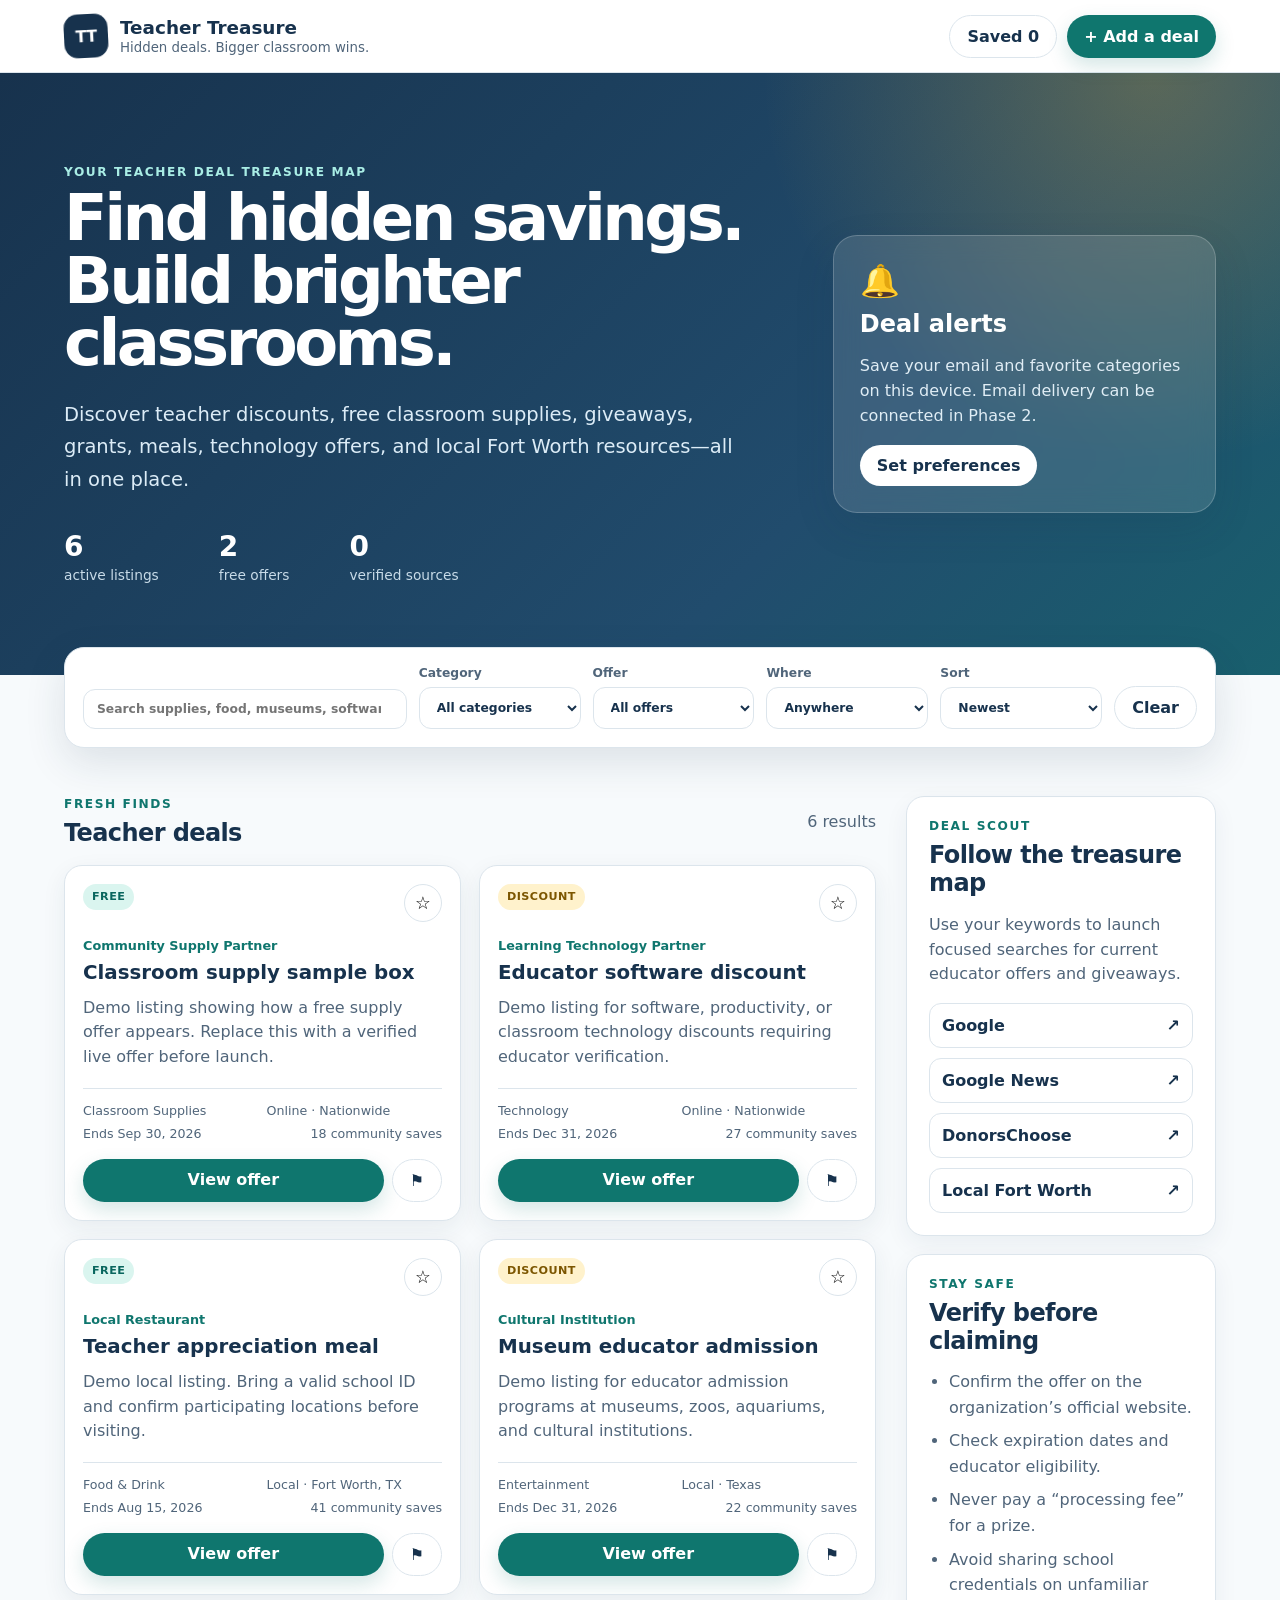
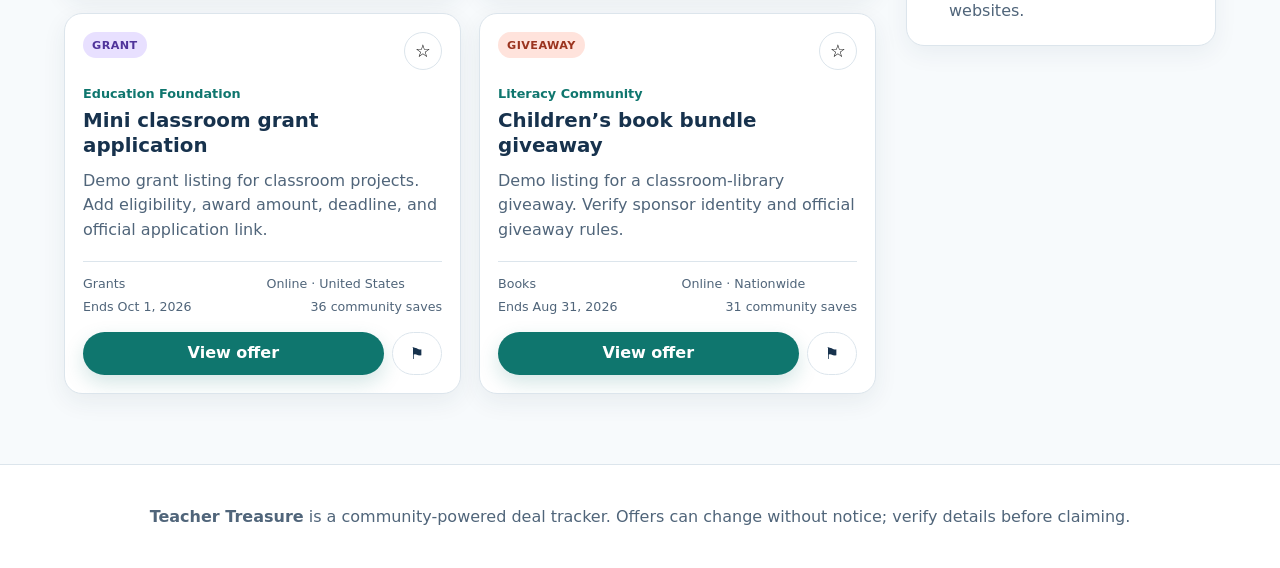
==== index.html @ bec8a3de "Publish Teacher Treasure app" ====
<!doctype html>
<html lang="en">
<head>
  <meta charset="UTF-8" />
  <meta name="viewport" content="width=device-width, initial-scale=1.0" />
  <meta name="description" content="Teacher Treasure helps educators discover and track freebies, discounts, grants, giveaways, and local classroom resources." />
  <meta name="theme-color" content="#17324d" />
  <title>Teacher Treasure | Freebies, Deals & Giveaways for Educators</title>
  <link rel="manifest" href="manifest.webmanifest" />
  <link rel="icon" href="icons/icon.svg" />
  <link rel="apple-touch-icon" href="icons/icon.svg" />
  <link rel="stylesheet" href="styles.css" />
</head>
<body>
  <header class="site-header">
    <a class="brand" href="#top" aria-label="Teacher Treasure home">
      <span class="brand-mark" aria-hidden="true">TT</span>
      <span><strong>Teacher Treasure</strong><small>Hidden deals. Bigger classroom wins.</small></span>
    </a>
    <nav class="header-actions" aria-label="Primary navigation">
      <button class="btn btn-ghost" id="favoritesToggle" type="button">Saved <span id="favoriteCount">0</span></button>
      <button class="btn btn-primary" id="openSubmit" type="button">+ Add a deal</button>
    </nav>
  </header>

  <main id="top">
    <section class="hero">
      <div class="hero-copy">
        <p class="eyebrow">Your teacher deal treasure map</p>
        <h1>Find hidden savings. Build brighter classrooms.</h1>
        <p>Discover teacher discounts, free classroom supplies, giveaways, grants, meals, technology offers, and local Fort Worth resources—all in one place.</p>
        <div class="hero-stats" aria-label="Deal statistics">
          <div><strong id="dealCount">0</strong><span>active listings</span></div>
          <div><strong id="freeCount">0</strong><span>free offers</span></div>
          <div><strong id="verifiedCount">0</strong><span>verified sources</span></div>
        </div>
      </div>
      <aside class="alert-card">
        <span class="alert-icon" aria-hidden="true">🔔</span>
        <div>
          <h2>Deal alerts</h2>
          <p>Save your email and favorite categories on this device. Email delivery can be connected in Phase 2.</p>
        </div>
        <button class="btn btn-light" id="openAlerts" type="button">Set preferences</button>
      </aside>
    </section>

    <section class="search-panel" aria-label="Search and filters">
      <label class="search-field">
        <span class="sr-only">Search deals</span>
        <input id="searchInput" type="search" placeholder="Search supplies, food, museums, software…" autocomplete="off" />
      </label>
      <label>
        <span>Category</span>
        <select id="categoryFilter"><option value="all">All categories</option></select>
      </label>
      <label>
        <span>Offer</span>
        <select id="typeFilter">
          <option value="all">All offers</option>
          <option value="Free">Free</option>
          <option value="Discount">Discount</option>
          <option value="Giveaway">Giveaway</option>
          <option value="Grant">Grant</option>
        </select>
      </label>
      <label>
        <span>Where</span>
        <select id="locationFilter">
          <option value="all">Anywhere</option>
          <option value="Online">Online</option>
          <option value="Local">Local</option>
        </select>
      </label>
      <label>
        <span>Sort</span>
        <select id="sortFilter">
          <option value="newest">Newest</option>
          <option value="ending">Ending soon</option>
          <option value="popular">Most saved</option>
        </select>
      </label>
      <button class="btn btn-ghost" id="clearFilters" type="button">Clear</button>
    </section>

    <section class="content-grid">
      <div>
        <div class="section-heading">
          <div>
            <p class="eyebrow">Fresh finds</p>
            <h2 id="resultsTitle">Teacher deals</h2>
          </div>
          <p id="resultsCount" aria-live="polite"></p>
        </div>
        <div id="dealGrid" class="deal-grid"></div>
        <div id="emptyState" class="empty-state" hidden>
          <h3>No deals match those filters.</h3>
          <p>Try clearing a filter or submit a deal for the community.</p>
          <button class="btn btn-primary" id="emptyAdd" type="button">Add a deal</button>
        </div>
      </div>

      <aside class="sidebar">
        <section class="panel">
          <p class="eyebrow">Deal scout</p>
          <h2>Follow the treasure map</h2>
          <p>Use your keywords to launch focused searches for current educator offers and giveaways.</p>
          <div id="scoutLinks" class="scout-links"></div>
        </section>
        <section class="panel checklist">
          <p class="eyebrow">Stay safe</p>
          <h2>Verify before claiming</h2>
          <ul>
            <li>Confirm the offer on the organization’s official website.</li>
            <li>Check expiration dates and educator eligibility.</li>
            <li>Never pay a “processing fee” for a prize.</li>
            <li>Avoid sharing school credentials on unfamiliar websites.</li>
          </ul>
        </section>
      </aside>
    </section>
  </main>

  <footer>
    <p><strong>Teacher Treasure</strong> is a community-powered deal tracker. Offers can change without notice; verify details before claiming.</p>
  </footer>

  <dialog id="submitDialog">
    <form id="dealForm" method="dialog" class="dialog-form">
      <div class="dialog-heading">
        <div><p class="eyebrow">Community submission</p><h2>Add a teacher deal</h2></div>
        <button class="icon-btn close-dialog" type="button" aria-label="Close">×</button>
      </div>
      <div class="form-grid">
        <label class="full"><span>Deal title</span><input name="title" required maxlength="90" placeholder="Free classroom posters" /></label>
        <label><span>Organization</span><input name="organization" required maxlength="60" placeholder="Organization name" /></label>
        <label><span>Offer type</span><select name="type" required><option>Free</option><option>Discount</option><option>Giveaway</option><option>Grant</option></select></label>
        <label><span>Category</span><select name="category" required><option>Classroom Supplies</option><option>Food & Drink</option><option>Technology</option><option>Books</option><option>Entertainment</option><option>Travel</option><option>Professional Development</option><option>Grants</option><option>Other</option></select></label>
        <label><span>Availability</span><select name="locationType" required><option>Online</option><option>Local</option></select></label>
        <label><span>City or region</span><input name="region" maxlength="60" placeholder="Fort Worth, TX or Nationwide" /></label>
        <label><span>Expiration</span><input name="expires" type="date" /></label>
        <label class="full"><span>Official link</span><input name="url" type="url" required placeholder="https://..." /></label>
        <label class="full"><span>Details</span><textarea name="description" rows="4" required maxlength="350" placeholder="Who qualifies, what is included, and how to claim it."></textarea></label>
      </div>
      <div class="dialog-actions"><button class="btn btn-ghost close-dialog" type="button">Cancel</button><button class="btn btn-primary" value="submit" type="submit">Save deal</button></div>
    </form>
  </dialog>

  <dialog id="alertsDialog">
    <form id="alertsForm" method="dialog" class="dialog-form">
      <div class="dialog-heading">
        <div><p class="eyebrow">Personalize</p><h2>Deal alert preferences</h2></div>
        <button class="icon-btn close-alerts" type="button" aria-label="Close">×</button>
      </div>
      <label><span>Email</span><input name="email" type="email" placeholder="teacher@example.com" /></label>
      <fieldset><legend>Favorite categories</legend><div id="alertCategories" class="check-grid"></div></fieldset>
      <p class="form-note">This MVP stores preferences only on this device. Automated email alerts are planned for the hosted version.</p>
      <div class="dialog-actions"><button class="btn btn-ghost close-alerts" type="button">Cancel</button><button class="btn btn-primary" type="submit">Save preferences</button></div>
    </form>
  </dialog>

  <div id="toast" role="status" aria-live="polite"></div>
  <script src="app.js" defer></script>
</body>
</html>
---- styles.css ----
:root {
  --ink: #17324d;
  --ink-soft: #50657a;
  --cream: #fffaf0;
  --paper: #ffffff;
  --teal: #0f766e;
  --teal-dark: #0a5c57;
  --gold: #f0b429;
  --coral: #e76f51;
  --sky: #eaf6ff;
  --line: #dce5ec;
  --shadow: 0 14px 40px rgba(23, 50, 77, 0.12);
  --radius: 18px;
}

* { box-sizing: border-box; }
html { scroll-behavior: smooth; }
body { margin: 0; font-family: Inter, ui-sans-serif, system-ui, -apple-system, BlinkMacSystemFont, "Segoe UI", sans-serif; color: var(--ink); background: #f7fafc; }
button, input, select, textarea { font: inherit; }
button { cursor: pointer; }
a { color: inherit; }
.sr-only { position: absolute; width: 1px; height: 1px; overflow: hidden; clip: rect(0,0,0,0); white-space: nowrap; }

.site-header { position: sticky; top: 0; z-index: 20; display: flex; align-items: center; justify-content: space-between; gap: 20px; padding: 14px clamp(18px, 5vw, 72px); background: rgba(255,255,255,.94); border-bottom: 1px solid var(--line); backdrop-filter: blur(16px); }
.brand { display: flex; gap: 12px; align-items: center; text-decoration: none; }
.brand-mark { display: grid; place-items: center; width: 44px; height: 44px; border-radius: 14px; background: var(--ink); color: white; font-weight: 900; letter-spacing: -.04em; transform: rotate(-3deg); }
.brand strong { display: block; font-size: 1.15rem; }
.brand small { display: block; color: var(--ink-soft); margin-top: 2px; }
.header-actions { display: flex; gap: 10px; }

.btn { border: 0; border-radius: 999px; padding: 11px 17px; font-weight: 800; transition: .18s ease; }
.btn:hover { transform: translateY(-1px); }
.btn-primary { background: var(--teal); color: white; box-shadow: 0 8px 20px rgba(15,118,110,.18); }
.btn-primary:hover { background: var(--teal-dark); }
.btn-ghost { background: white; color: var(--ink); border: 1px solid var(--line); }
.btn-light { background: white; color: var(--ink); }
.icon-btn { background: transparent; border: 0; font-size: 2rem; line-height: 1; color: var(--ink-soft); }

.hero { display: grid; grid-template-columns: 1.45fr .75fr; gap: 28px; padding: clamp(48px, 8vw, 92px) clamp(18px, 5vw, 72px); background: radial-gradient(circle at 90% 0%, rgba(240,180,41,.28), transparent 30%), linear-gradient(135deg, #17324d 0%, #214c6d 66%, #0f766e 140%); color: white; }
.hero-copy { max-width: 790px; }
.eyebrow { margin: 0 0 8px; text-transform: uppercase; letter-spacing: .13em; font-size: .76rem; font-weight: 900; color: var(--teal); }
.hero .eyebrow { color: #a9ede5; }
.hero h1 { margin: 0; max-width: 760px; font-size: clamp(2.25rem, 5vw, 4.8rem); line-height: .98; letter-spacing: -.055em; }
.hero-copy > p:not(.eyebrow) { max-width: 680px; margin: 24px 0 0; color: #dcecf7; font-size: clamp(1rem, 2vw, 1.22rem); line-height: 1.65; }
.hero-stats { display: flex; gap: clamp(22px, 5vw, 60px); margin-top: 34px; }
.hero-stats div { display: grid; gap: 4px; }
.hero-stats strong { font-size: 1.75rem; }
.hero-stats span { color: #c8dbe8; font-size: .86rem; }
.alert-card { align-self: center; padding: 26px; border: 1px solid rgba(255,255,255,.2); border-radius: 24px; background: rgba(255,255,255,.12); backdrop-filter: blur(12px); box-shadow: var(--shadow); }
.alert-card h2 { margin: 10px 0 8px; }
.alert-card p { color: #e0edf5; line-height: 1.55; }
.alert-icon { font-size: 2rem; }

.search-panel { margin: -28px clamp(18px, 5vw, 72px) 0; position: relative; z-index: 5; display: grid; grid-template-columns: 2fr repeat(4, 1fr) auto; gap: 12px; align-items: end; padding: 18px; background: white; border: 1px solid var(--line); border-radius: 20px; box-shadow: var(--shadow); }
.search-panel label { display: grid; gap: 7px; color: var(--ink-soft); font-size: .77rem; font-weight: 800; }
.search-panel input, .search-panel select, .dialog-form input, .dialog-form select, .dialog-form textarea { width: 100%; padding: 12px 13px; color: var(--ink); background: white; border: 1px solid var(--line); border-radius: 12px; outline: none; }
.search-panel input:focus, .search-panel select:focus, .dialog-form input:focus, .dialog-form select:focus, .dialog-form textarea:focus { border-color: var(--teal); box-shadow: 0 0 0 3px rgba(15,118,110,.12); }

.content-grid { display: grid; grid-template-columns: minmax(0, 1fr) 310px; gap: 30px; padding: 48px clamp(18px, 5vw, 72px) 70px; }
.section-heading { display: flex; align-items: end; justify-content: space-between; gap: 20px; margin-bottom: 18px; }
.section-heading h2, .panel h2 { margin: 0; letter-spacing: -.025em; }
.section-heading > p { color: var(--ink-soft); }
.deal-grid { display: grid; grid-template-columns: repeat(2, minmax(0, 1fr)); gap: 18px; }
.deal-card { display: flex; flex-direction: column; min-height: 320px; overflow: hidden; background: white; border: 1px solid var(--line); border-radius: var(--radius); box-shadow: 0 8px 24px rgba(23,50,77,.07); transition: .2s ease; }
.deal-card:hover { transform: translateY(-3px); box-shadow: var(--shadow); }
.card-top { padding: 18px 18px 0; display: flex; justify-content: space-between; gap: 12px; align-items: start; }
.badges { display: flex; flex-wrap: wrap; gap: 7px; }
.badge { display: inline-flex; align-items: center; min-height: 26px; padding: 4px 9px; border-radius: 999px; font-size: .7rem; font-weight: 900; text-transform: uppercase; letter-spacing: .04em; }
.badge-free { background: #daf5ef; color: #09665e; }
.badge-discount { background: #fff2cc; color: #7c5600; }
.badge-giveaway { background: #ffe3dc; color: #9b341f; }
.badge-grant { background: #e8e0ff; color: #50349b; }
.badge-verified { background: #eaf6ff; color: #1d5f8c; }
.save-btn { width: 38px; height: 38px; border-radius: 50%; border: 1px solid var(--line); background: white; font-size: 1.1rem; }
.save-btn.saved { background: #fff2cc; border-color: #f0b429; }
.card-body { display: flex; flex-direction: column; flex: 1; padding: 16px 18px 18px; }
.card-org { margin: 0; color: var(--teal); font-weight: 900; font-size: .8rem; }
.card-body h3 { margin: 8px 0 10px; font-size: 1.24rem; line-height: 1.25; }
.card-description { margin: 0; color: var(--ink-soft); line-height: 1.55; }
.card-meta { display: grid; grid-template-columns: repeat(2, 1fr); gap: 8px; margin: 18px 0; padding-top: 14px; border-top: 1px solid var(--line); color: var(--ink-soft); font-size: .79rem; }
.card-meta span:last-child { text-align: right; }
.card-actions { display: flex; gap: 8px; margin-top: auto; }
.card-actions .btn { flex: 1; text-align: center; text-decoration: none; }
.report-btn { flex: 0 0 auto !important; }

.sidebar { display: grid; align-content: start; gap: 18px; }
.panel { padding: 22px; background: white; border: 1px solid var(--line); border-radius: var(--radius); box-shadow: 0 8px 24px rgba(23,50,77,.06); }
.panel > p:not(.eyebrow) { color: var(--ink-soft); line-height: 1.55; }
.scout-links { display: grid; gap: 10px; margin-top: 16px; }
.scout-link { display: flex; justify-content: space-between; gap: 10px; align-items: center; padding: 12px; border: 1px solid var(--line); border-radius: 12px; text-decoration: none; font-weight: 800; }
.scout-link:hover { border-color: var(--teal); background: #f4fffd; }
.checklist ul { margin: 14px 0 0; padding-left: 20px; color: var(--ink-soft); line-height: 1.6; }
.checklist li + li { margin-top: 8px; }
.empty-state { padding: 55px 20px; text-align: center; background: white; border: 1px dashed #b9c9d6; border-radius: var(--radius); }

footer { padding: 26px clamp(18px, 5vw, 72px); text-align: center; color: var(--ink-soft); border-top: 1px solid var(--line); background: white; }

dialog { width: min(760px, calc(100% - 24px)); max-height: calc(100vh - 36px); padding: 0; border: 0; border-radius: 22px; box-shadow: 0 24px 90px rgba(12,31,48,.34); }
dialog::backdrop { background: rgba(12,31,48,.62); backdrop-filter: blur(4px); }
.dialog-form { padding: 24px; overflow-y: auto; }
.dialog-heading { display: flex; justify-content: space-between; align-items: start; margin-bottom: 20px; }
.dialog-heading h2 { margin: 0; }
.form-grid { display: grid; grid-template-columns: repeat(2, 1fr); gap: 14px; }
.dialog-form label { display: grid; gap: 7px; color: var(--ink-soft); font-size: .8rem; font-weight: 800; }
.dialog-form .full { grid-column: 1 / -1; }
.dialog-actions { display: flex; justify-content: end; gap: 10px; margin-top: 22px; }
fieldset { margin-top: 18px; border: 1px solid var(--line); border-radius: 14px; }
legend { font-weight: 900; padding: 0 8px; }
.check-grid { display: grid; grid-template-columns: repeat(2, 1fr); gap: 10px; padding: 8px; }
.check-grid label { display: flex; gap: 8px; align-items: center; }
.check-grid input { width: auto; }
.form-note { color: var(--ink-soft); font-size: .86rem; line-height: 1.5; }
#toast { position: fixed; right: 20px; bottom: 20px; z-index: 50; max-width: 340px; padding: 13px 17px; color: white; background: var(--ink); border-radius: 12px; box-shadow: var(--shadow); opacity: 0; pointer-events: none; transform: translateY(10px); transition: .2s ease; }
#toast.show { opacity: 1; transform: translateY(0); }

@media (max-width: 1040px) {
  .search-panel { grid-template-columns: 2fr repeat(2, 1fr); }
  .content-grid { grid-template-columns: 1fr; }
  .sidebar { grid-template-columns: repeat(2, 1fr); }
}
@media (max-width: 760px) {
  .site-header { padding: 12px 16px; }
  .brand small { display: none; }
  .header-actions .btn { padding: 10px 12px; }
  .hero { grid-template-columns: 1fr; padding: 48px 18px 58px; }
  .hero-stats { gap: 24px; }
  .search-panel { margin: -28px 12px 0; grid-template-columns: repeat(2, 1fr); }
  .search-field { grid-column: 1 / -1; }
  .deal-grid, .sidebar { grid-template-columns: 1fr; }
  .content-grid { padding: 38px 14px 55px; }
  .form-grid { grid-template-columns: 1fr; }
  .dialog-form .full { grid-column: auto; }
}
@media (max-width: 460px) {
  .header-actions .btn-ghost { display: none; }
  .hero h1 { font-size: 2.45rem; }
  .hero-stats { display: grid; grid-template-columns: repeat(3, 1fr); gap: 12px; }
  .hero-stats strong { font-size: 1.3rem; }
  .search-panel { grid-template-columns: 1fr; }
  .search-field { grid-column: auto; }
  .card-meta { grid-template-columns: 1fr; }
  .card-meta span:last-child { text-align: left; }
  .check-grid { grid-template-columns: 1fr; }
}
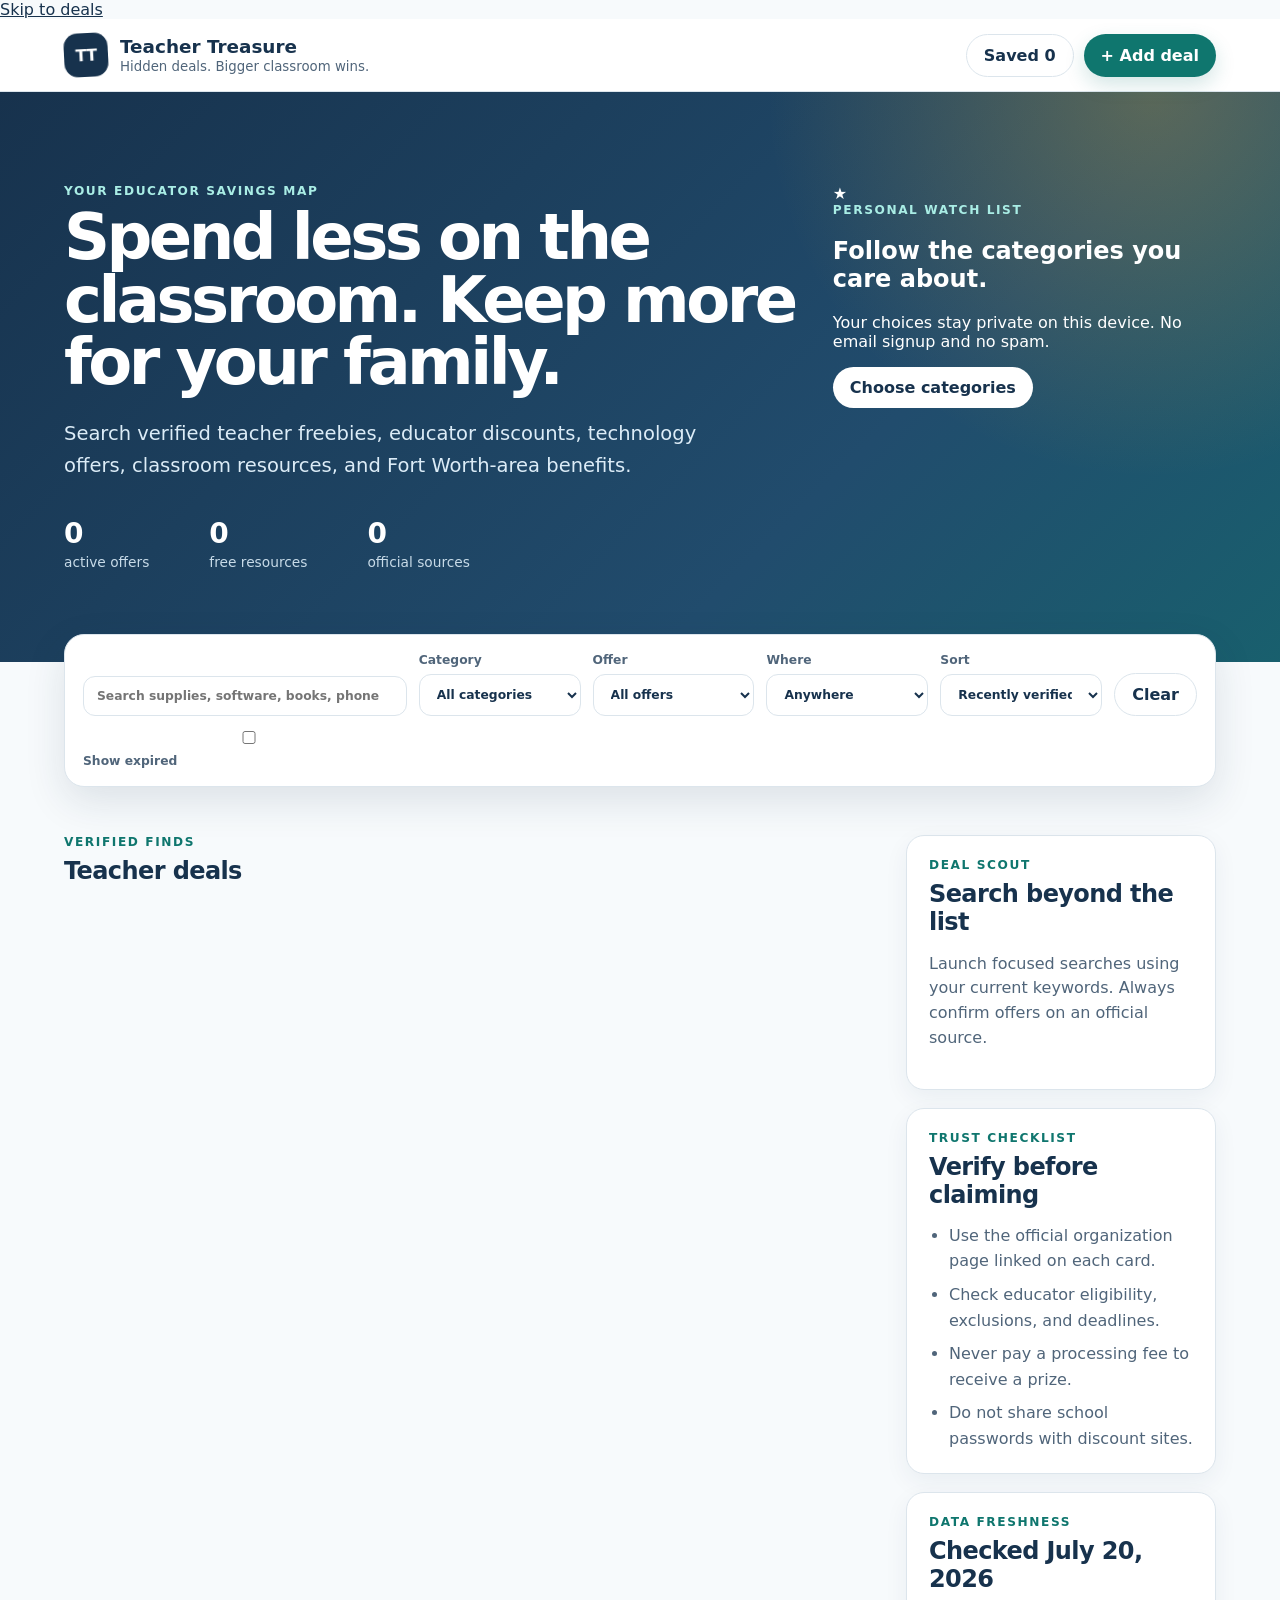
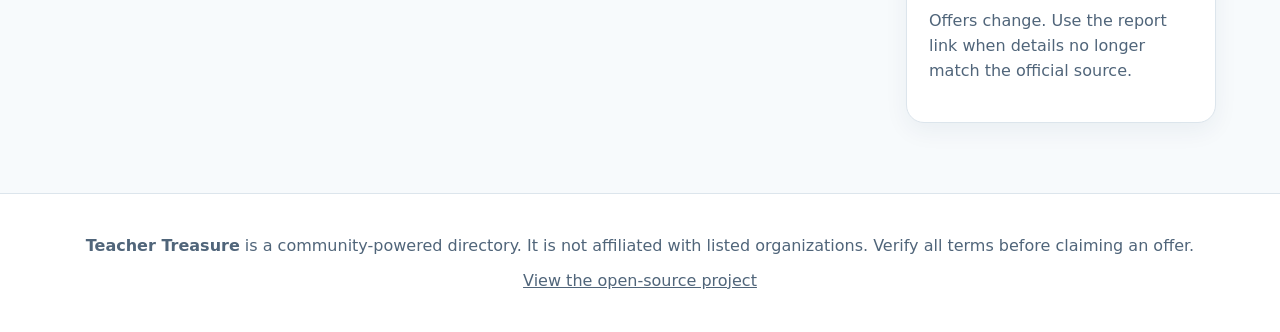
==== commit 7297a1e0: "Build verified Teacher Treasure interface" ====
--- a/index.html
+++ b/index.html
@@ -3,52 +3,60 @@
 <head>
   <meta charset="UTF-8" />
   <meta name="viewport" content="width=device-width, initial-scale=1.0" />
-  <meta name="description" content="Teacher Treasure helps educators discover and track freebies, discounts, grants, giveaways, and local classroom resources." />
+  <meta name="description" content="Teacher Treasure helps educators find verified freebies, discounts, grants, and local classroom resources." />
   <meta name="theme-color" content="#17324d" />
-  <title>Teacher Treasure | Freebies, Deals & Giveaways for Educators</title>
+  <meta property="og:title" content="Teacher Treasure" />
+  <meta property="og:description" content="Hidden deals. Bigger classroom wins." />
+  <meta property="og:type" content="website" />
+  <title>Teacher Treasure | Verified Deals for Educators</title>
   <link rel="manifest" href="manifest.webmanifest" />
   <link rel="icon" href="icons/icon.svg" />
   <link rel="apple-touch-icon" href="icons/icon.svg" />
   <link rel="stylesheet" href="styles.css" />
 </head>
 <body>
+  <a class="skip-link" href="#deals">Skip to deals</a>
+  <div id="connectionStatus" class="connection-status" role="status" hidden>You are offline. Saved pages and deals are still available.</div>
+
   <header class="site-header">
     <a class="brand" href="#top" aria-label="Teacher Treasure home">
       <span class="brand-mark" aria-hidden="true">TT</span>
       <span><strong>Teacher Treasure</strong><small>Hidden deals. Bigger classroom wins.</small></span>
     </a>
     <nav class="header-actions" aria-label="Primary navigation">
-      <button class="btn btn-ghost" id="favoritesToggle" type="button">Saved <span id="favoriteCount">0</span></button>
-      <button class="btn btn-primary" id="openSubmit" type="button">+ Add a deal</button>
+      <button class="btn btn-ghost install-btn" id="installApp" type="button" hidden>Install</button>
+      <button class="btn btn-ghost" id="favoritesToggle" type="button" aria-pressed="false">Saved <span id="favoriteCount">0</span></button>
+      <button class="btn btn-primary" id="openSubmit" type="button">+ Add deal</button>
     </nav>
   </header>
 
   <main id="top">
     <section class="hero">
       <div class="hero-copy">
-        <p class="eyebrow">Your teacher deal treasure map</p>
-        <h1>Find hidden savings. Build brighter classrooms.</h1>
-        <p>Discover teacher discounts, free classroom supplies, giveaways, grants, meals, technology offers, and local Fort Worth resources—all in one place.</p>
+        <p class="eyebrow">Your educator savings map</p>
+        <h1>Spend less on the classroom. Keep more for your family.</h1>
+        <p>Search verified teacher freebies, educator discounts, technology offers, classroom resources, and Fort Worth-area benefits.</p>
         <div class="hero-stats" aria-label="Deal statistics">
-          <div><strong id="dealCount">0</strong><span>active listings</span></div>
-          <div><strong id="freeCount">0</strong><span>free offers</span></div>
-          <div><strong id="verifiedCount">0</strong><span>verified sources</span></div>
+          <div><strong id="dealCount">0</strong><span>active offers</span></div>
+          <div><strong id="freeCount">0</strong><span>free resources</span></div>
+          <div><strong id="verifiedCount">0</strong><span>official sources</span></div>
         </div>
       </div>
-      <aside class="alert-card">
-        <span class="alert-icon" aria-hidden="true">🔔</span>
+      <aside class="watch-card">
+        <span class="watch-icon" aria-hidden="true">★</span>
         <div>
-          <h2>Deal alerts</h2>
-          <p>Save your email and favorite categories on this device. Email delivery can be connected in Phase 2.</p>
+          <p class="eyebrow">Personal watch list</p>
+          <h2>Follow the categories you care about.</h2>
+          <p>Your choices stay private on this device. No email signup and no spam.</p>
         </div>
-        <button class="btn btn-light" id="openAlerts" type="button">Set preferences</button>
+        <button class="btn btn-light" id="openWatch" type="button">Choose categories</button>
       </aside>
     </section>
 
     <section class="search-panel" aria-label="Search and filters">
       <label class="search-field">
         <span class="sr-only">Search deals</span>
-        <input id="searchInput" type="search" placeholder="Search supplies, food, museums, software…" autocomplete="off" />
+        <input id="searchInput" type="search" placeholder="Search supplies, software, books, phone plans…" autocomplete="off" />
       </label>
       <label>
         <span>Category</span>
@@ -75,27 +83,29 @@
       <label>
         <span>Sort</span>
         <select id="sortFilter">
-          <option value="newest">Newest</option>
+          <option value="verified">Recently verified</option>
           <option value="ending">Ending soon</option>
-          <option value="popular">Most saved</option>
+          <option value="az">A–Z</option>
         </select>
       </label>
       <button class="btn btn-ghost" id="clearFilters" type="button">Clear</button>
+      <label class="check-control"><input id="showExpired" type="checkbox" /> <span>Show expired</span></label>
     </section>
 
-    <section class="content-grid">
+    <section class="content-grid" id="deals">
       <div>
         <div class="section-heading">
           <div>
-            <p class="eyebrow">Fresh finds</p>
+            <p class="eyebrow">Verified finds</p>
             <h2 id="resultsTitle">Teacher deals</h2>
           </div>
           <p id="resultsCount" aria-live="polite"></p>
         </div>
-        <div id="dealGrid" class="deal-grid"></div>
+        <div id="watchSummary" class="watch-summary" hidden></div>
+        <div id="dealGrid" class="deal-grid" aria-live="polite"></div>
         <div id="emptyState" class="empty-state" hidden>
           <h3>No deals match those filters.</h3>
-          <p>Try clearing a filter or submit a deal for the community.</p>
+          <p>Clear a filter, change your search, or add a deal for review.</p>
           <button class="btn btn-primary" id="emptyAdd" type="button">Add a deal</button>
         </div>
       </div>
@@ -103,59 +113,71 @@
       <aside class="sidebar">
         <section class="panel">
           <p class="eyebrow">Deal scout</p>
-          <h2>Follow the treasure map</h2>
-          <p>Use your keywords to launch focused searches for current educator offers and giveaways.</p>
+          <h2>Search beyond the list</h2>
+          <p>Launch focused searches using your current keywords. Always confirm offers on an official source.</p>
           <div id="scoutLinks" class="scout-links"></div>
         </section>
         <section class="panel checklist">
-          <p class="eyebrow">Stay safe</p>
+          <p class="eyebrow">Trust checklist</p>
           <h2>Verify before claiming</h2>
           <ul>
-            <li>Confirm the offer on the organization’s official website.</li>
-            <li>Check expiration dates and educator eligibility.</li>
-            <li>Never pay a “processing fee” for a prize.</li>
-            <li>Avoid sharing school credentials on unfamiliar websites.</li>
+            <li>Use the official organization page linked on each card.</li>
+            <li>Check educator eligibility, exclusions, and deadlines.</li>
+            <li>Never pay a processing fee to receive a prize.</li>
+            <li>Do not share school passwords with discount sites.</li>
           </ul>
+        </section>
+        <section class="panel update-panel">
+          <p class="eyebrow">Data freshness</p>
+          <h2>Checked July 20, 2026</h2>
+          <p>Offers change. Use the report link when details no longer match the official source.</p>
         </section>
       </aside>
     </section>
   </main>
 
   <footer>
-    <p><strong>Teacher Treasure</strong> is a community-powered deal tracker. Offers can change without notice; verify details before claiming.</p>
+    <p><strong>Teacher Treasure</strong> is a community-powered directory. It is not affiliated with listed organizations. Verify all terms before claiming an offer.</p>
+    <p><a href="https://github.com/duhfreakinduh/teacher-treasure" target="_blank" rel="noopener noreferrer">View the open-source project</a></p>
   </footer>
 
   <dialog id="submitDialog">
     <form id="dealForm" method="dialog" class="dialog-form">
       <div class="dialog-heading">
         <div><p class="eyebrow">Community submission</p><h2>Add a teacher deal</h2></div>
-        <button class="icon-btn close-dialog" type="button" aria-label="Close">×</button>
+        <button class="icon-btn close-submit" type="button" aria-label="Close">×</button>
       </div>
+      <p class="form-note">This saves a personal copy on your device. Use “Submit for community review” afterward to suggest it for everyone.</p>
       <div class="form-grid">
         <label class="full"><span>Deal title</span><input name="title" required maxlength="90" placeholder="Free classroom posters" /></label>
         <label><span>Organization</span><input name="organization" required maxlength="60" placeholder="Organization name" /></label>
         <label><span>Offer type</span><select name="type" required><option>Free</option><option>Discount</option><option>Giveaway</option><option>Grant</option></select></label>
-        <label><span>Category</span><select name="category" required><option>Classroom Supplies</option><option>Food & Drink</option><option>Technology</option><option>Books</option><option>Entertainment</option><option>Travel</option><option>Professional Development</option><option>Grants</option><option>Other</option></select></label>
+        <label><span>Category</span><select name="category" required><option>Classroom Supplies</option><option>Technology</option><option>Books & Library</option><option>Food & Drink</option><option>Entertainment</option><option>Wellness</option><option>Professional Development</option><option>Communications</option><option>Other</option></select></label>
         <label><span>Availability</span><select name="locationType" required><option>Online</option><option>Local</option></select></label>
         <label><span>City or region</span><input name="region" maxlength="60" placeholder="Fort Worth, TX or Nationwide" /></label>
         <label><span>Expiration</span><input name="expires" type="date" /></label>
         <label class="full"><span>Official link</span><input name="url" type="url" required placeholder="https://..." /></label>
-        <label class="full"><span>Details</span><textarea name="description" rows="4" required maxlength="350" placeholder="Who qualifies, what is included, and how to claim it."></textarea></label>
+        <label class="full"><span>Eligibility</span><input name="eligibility" required maxlength="180" placeholder="Who qualifies and what proof is needed" /></label>
+        <label class="full"><span>Details</span><textarea name="description" rows="4" required maxlength="350" placeholder="What is included and how to claim it."></textarea></label>
       </div>
-      <div class="dialog-actions"><button class="btn btn-ghost close-dialog" type="button">Cancel</button><button class="btn btn-primary" value="submit" type="submit">Save deal</button></div>
+      <div class="dialog-actions">
+        <button class="btn btn-ghost close-submit" type="button">Cancel</button>
+        <button class="btn btn-primary" value="submit" type="submit">Save on this device</button>
+      </div>
+      <a class="community-submit-link" href="https://github.com/duhfreakinduh/teacher-treasure/issues/new?template=deal-submission.yml" target="_blank" rel="noopener noreferrer">Submit for community review ↗</a>
     </form>
   </dialog>
 
-  <dialog id="alertsDialog">
-    <form id="alertsForm" method="dialog" class="dialog-form">
+  <dialog id="watchDialog">
+    <form id="watchForm" method="dialog" class="dialog-form">
       <div class="dialog-heading">
-        <div><p class="eyebrow">Personalize</p><h2>Deal alert preferences</h2></div>
-        <button class="icon-btn close-alerts" type="button" aria-label="Close">×</button>
+        <div><p class="eyebrow">Personalize</p><h2>Watch categories</h2></div>
+        <button class="icon-btn close-watch" type="button" aria-label="Close">×</button>
       </div>
-      <label><span>Email</span><input name="email" type="email" placeholder="teacher@example.com" /></label>
-      <fieldset><legend>Favorite categories</legend><div id="alertCategories" class="check-grid"></div></fieldset>
-      <p class="form-note">This MVP stores preferences only on this device. Automated email alerts are planned for the hosted version.</p>
-      <div class="dialog-actions"><button class="btn btn-ghost close-alerts" type="button">Cancel</button><button class="btn btn-primary" type="submit">Save preferences</button></div>
+      <p class="form-note">Select categories to highlight. Preferences are stored only in this browser.</p>
+      <fieldset><legend>Categories</legend><div id="watchCategories" class="check-grid"></div></fieldset>
+      <label class="toggle-row"><input name="watchOnly" type="checkbox" /> Show only watched categories when the app opens</label>
+      <div class="dialog-actions"><button class="btn btn-ghost close-watch" type="button">Cancel</button><button class="btn btn-primary" type="submit">Save watch list</button></div>
     </form>
   </dialog>
 
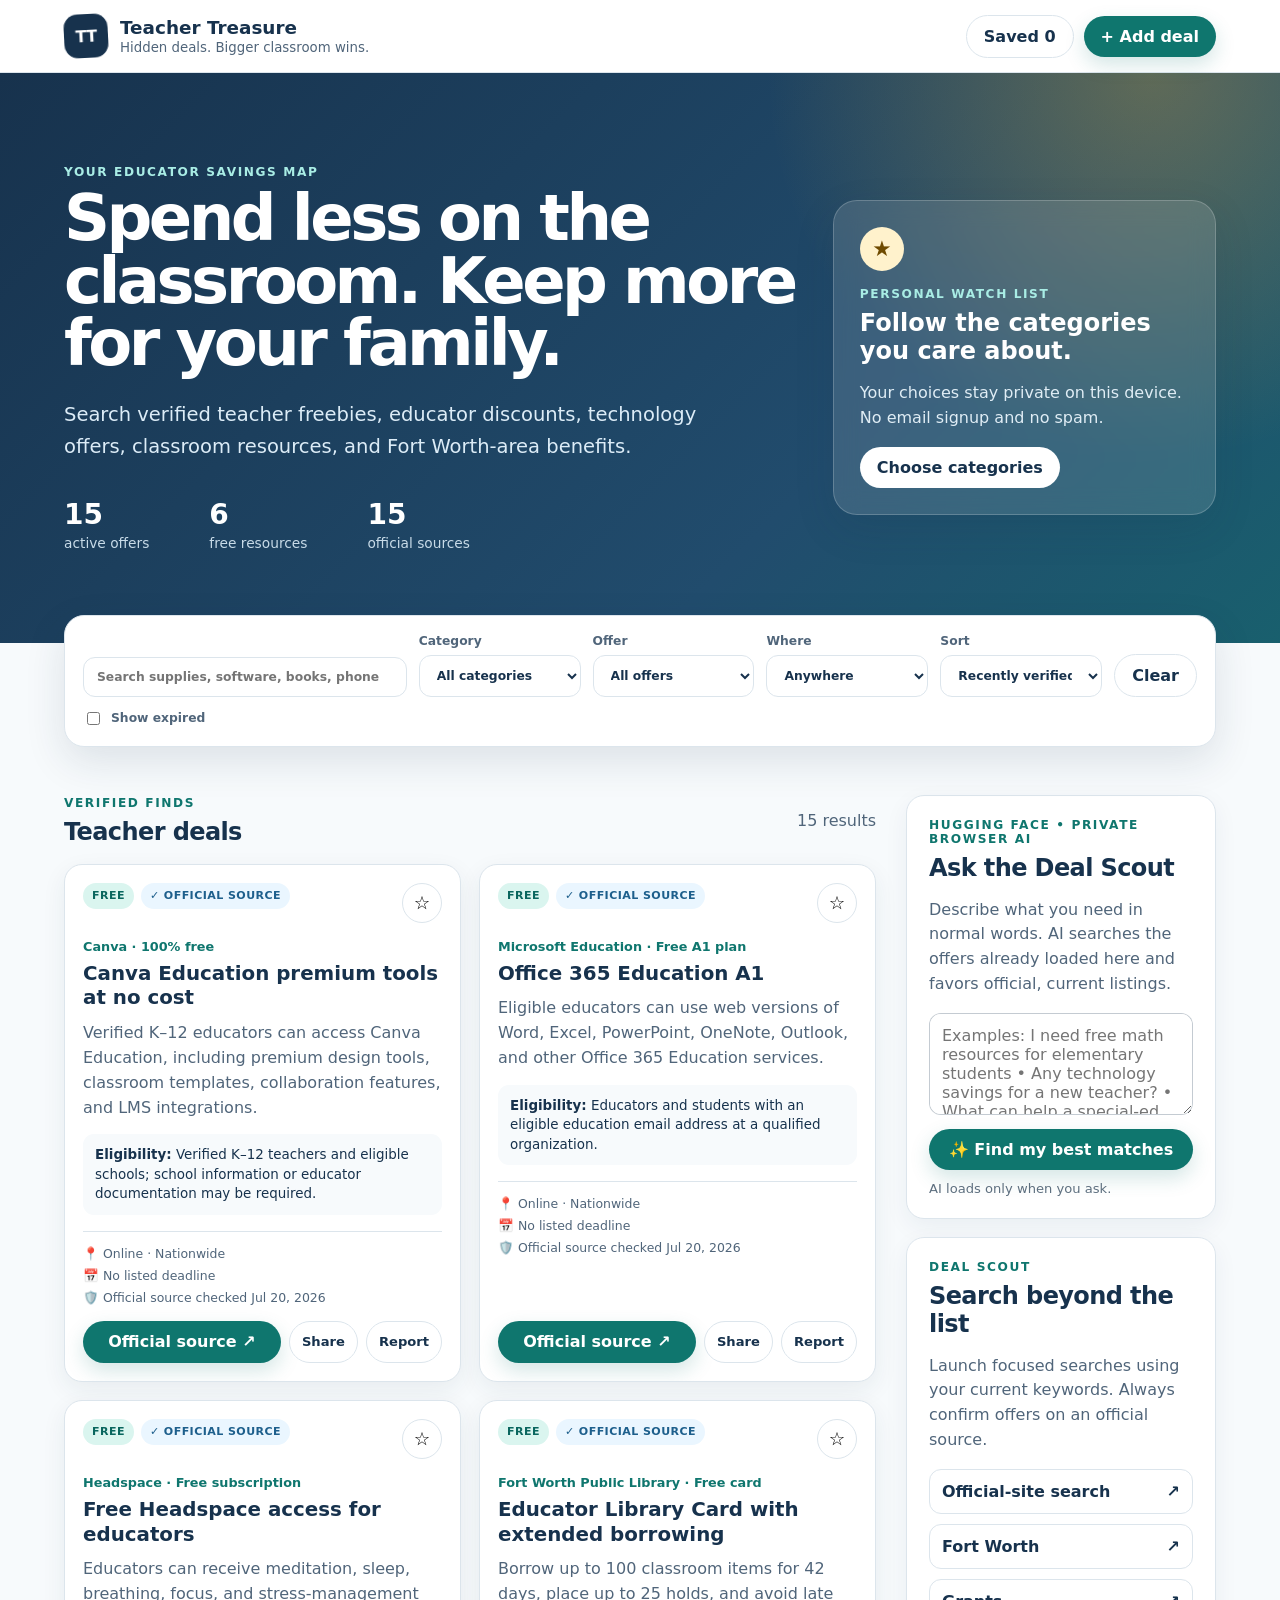
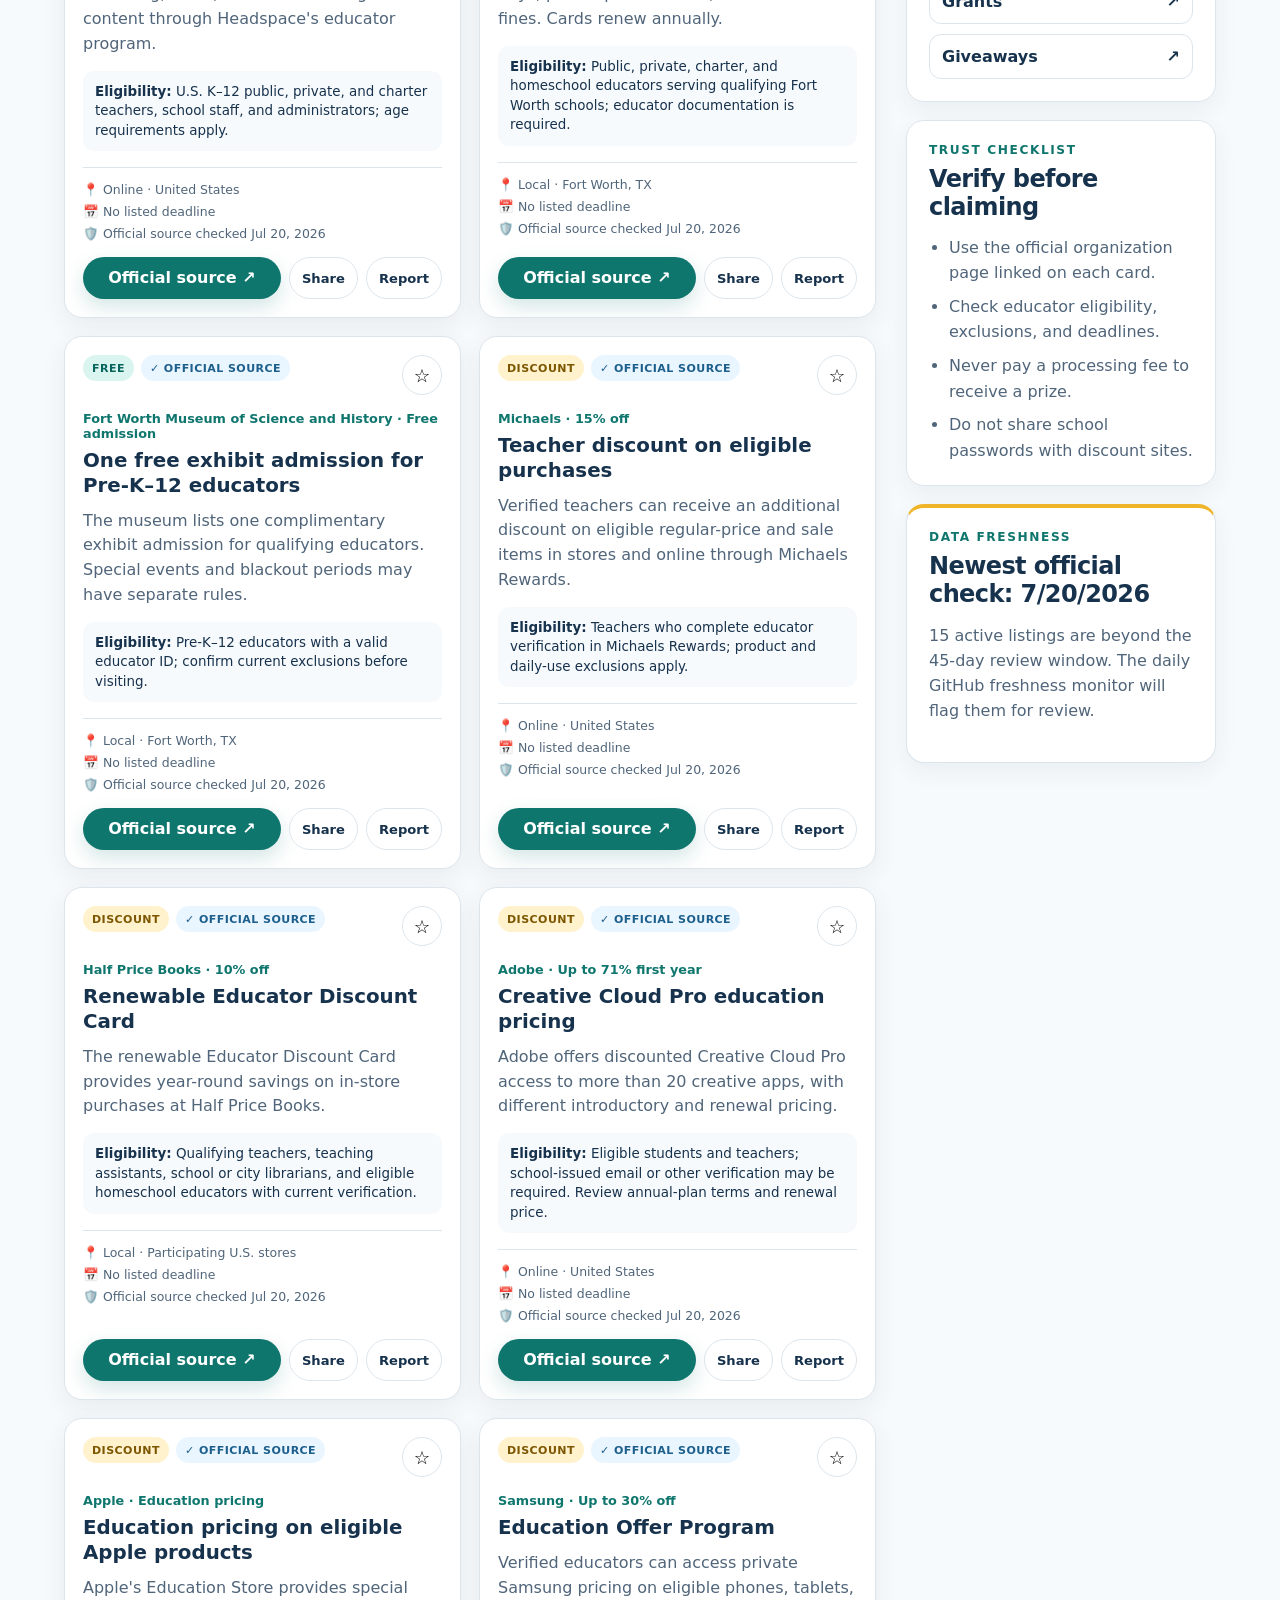
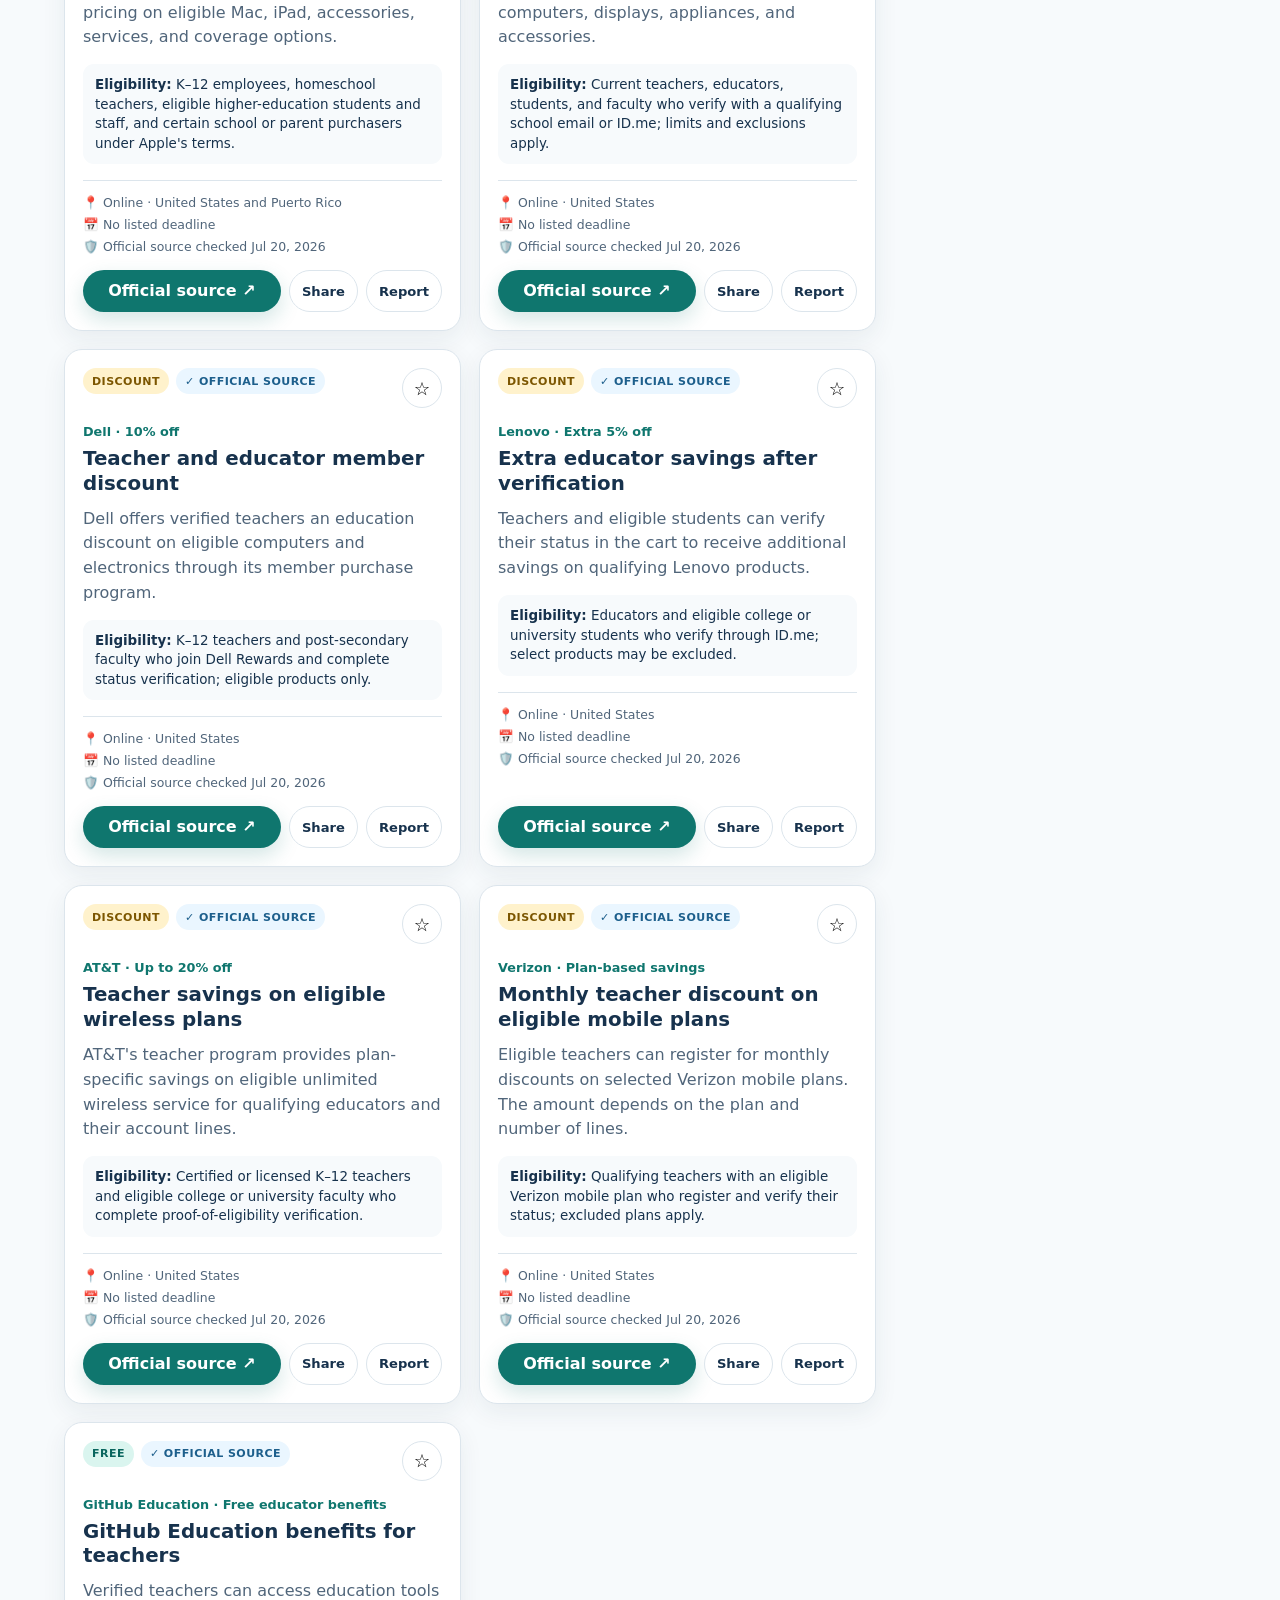
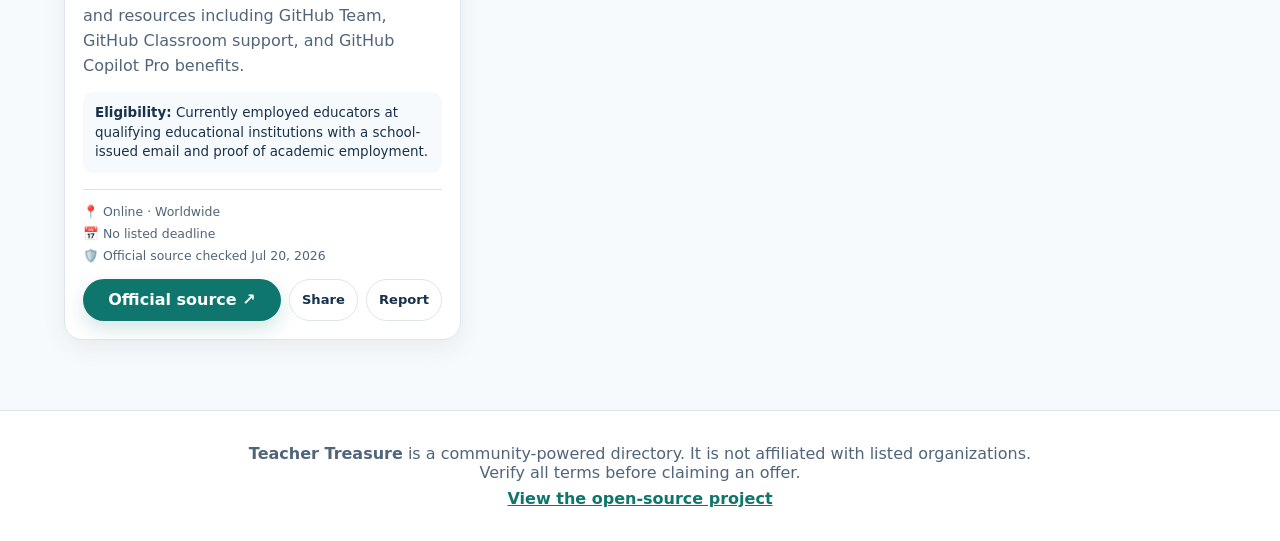
==== commit 3e26f61b: "Wire AI Deal Scout into Teacher Treasure" ====
--- a/index.html
+++ b/index.html
@@ -3,7 +3,7 @@
 <head>
   <meta charset="UTF-8" />
   <meta name="viewport" content="width=device-width, initial-scale=1.0" />
-  <meta name="description" content="Teacher Treasure helps educators find verified freebies, discounts, grants, and local classroom resources." />
+  <meta name="description" content="Teacher Treasure helps educators find verified freebies, discounts, grants, local classroom resources, and AI-ranked matches." />
   <meta name="theme-color" content="#17324d" />
   <meta property="og:title" content="Teacher Treasure" />
   <meta property="og:description" content="Hidden deals. Bigger classroom wins." />
@@ -13,6 +13,7 @@
   <link rel="icon" href="icons/icon.svg" />
   <link rel="apple-touch-icon" href="icons/icon.svg" />
   <link rel="stylesheet" href="styles.css" />
+  <link rel="stylesheet" href="ai-scout.css" />
 </head>
 <body>
   <a class="skip-link" href="#deals">Skip to deals</a>
@@ -129,8 +130,8 @@
         </section>
         <section class="panel update-panel">
           <p class="eyebrow">Data freshness</p>
-          <h2>Checked July 20, 2026</h2>
-          <p>Offers change. Use the report link when details no longer match the official source.</p>
+          <h2>Loading verification dates…</h2>
+          <p>A daily repository monitor checks for stale verification dates, expirations, and official-link problems.</p>
         </section>
       </aside>
     </section>
@@ -183,5 +184,6 @@
 
   <div id="toast" role="status" aria-live="polite"></div>
   <script src="app.js" defer></script>
+  <script src="ai-scout.js?v=1" defer></script>
 </body>
 </html>
--- a/styles.css
+++ b/styles.css
@@ -19,69 +19,83 @@
 button, input, select, textarea { font: inherit; }
 button { cursor: pointer; }
 a { color: inherit; }
+[hidden] { display: none !important; }
 .sr-only { position: absolute; width: 1px; height: 1px; overflow: hidden; clip: rect(0,0,0,0); white-space: nowrap; }
+.skip-link { position: fixed; left: 16px; top: -80px; z-index: 100; padding: 10px 14px; color: white; background: var(--ink); border-radius: 10px; }
+.skip-link:focus { top: 12px; }
+.connection-status { padding: 8px 18px; text-align: center; color: #5b4000; background: #fff2cc; font-weight: 800; font-size: .86rem; }
 
-.site-header { position: sticky; top: 0; z-index: 20; display: flex; align-items: center; justify-content: space-between; gap: 20px; padding: 14px clamp(18px, 5vw, 72px); background: rgba(255,255,255,.94); border-bottom: 1px solid var(--line); backdrop-filter: blur(16px); }
+.site-header { position: sticky; top: 0; z-index: 20; display: flex; align-items: center; justify-content: space-between; gap: 20px; padding: 14px clamp(18px, 5vw, 72px); background: rgba(255,255,255,.95); border-bottom: 1px solid var(--line); backdrop-filter: blur(16px); }
 .brand { display: flex; gap: 12px; align-items: center; text-decoration: none; }
 .brand-mark { display: grid; place-items: center; width: 44px; height: 44px; border-radius: 14px; background: var(--ink); color: white; font-weight: 900; letter-spacing: -.04em; transform: rotate(-3deg); }
 .brand strong { display: block; font-size: 1.15rem; }
 .brand small { display: block; color: var(--ink-soft); margin-top: 2px; }
-.header-actions { display: flex; gap: 10px; }
+.header-actions { display: flex; gap: 10px; align-items: center; }
 
 .btn { border: 0; border-radius: 999px; padding: 11px 17px; font-weight: 800; transition: .18s ease; }
 .btn:hover { transform: translateY(-1px); }
+.btn:focus-visible, .icon-btn:focus-visible, .save-btn:focus-visible, .action-link:focus-visible { outline: 3px solid rgba(15,118,110,.28); outline-offset: 2px; }
 .btn-primary { background: var(--teal); color: white; box-shadow: 0 8px 20px rgba(15,118,110,.18); }
 .btn-primary:hover { background: var(--teal-dark); }
 .btn-ghost { background: white; color: var(--ink); border: 1px solid var(--line); }
 .btn-light { background: white; color: var(--ink); }
 .icon-btn { background: transparent; border: 0; font-size: 2rem; line-height: 1; color: var(--ink-soft); }
 
-.hero { display: grid; grid-template-columns: 1.45fr .75fr; gap: 28px; padding: clamp(48px, 8vw, 92px) clamp(18px, 5vw, 72px); background: radial-gradient(circle at 90% 0%, rgba(240,180,41,.28), transparent 30%), linear-gradient(135deg, #17324d 0%, #214c6d 66%, #0f766e 140%); color: white; }
-.hero-copy { max-width: 790px; }
+.hero { display: grid; grid-template-columns: 1.45fr .75fr; gap: 28px; padding: clamp(48px, 8vw, 92px) clamp(18px, 5vw, 72px); background: radial-gradient(circle at 90% 0%, rgba(240,180,41,.30), transparent 30%), linear-gradient(135deg, #17324d 0%, #214c6d 66%, #0f766e 140%); color: white; }
+.hero-copy { max-width: 810px; }
 .eyebrow { margin: 0 0 8px; text-transform: uppercase; letter-spacing: .13em; font-size: .76rem; font-weight: 900; color: var(--teal); }
-.hero .eyebrow { color: #a9ede5; }
-.hero h1 { margin: 0; max-width: 760px; font-size: clamp(2.25rem, 5vw, 4.8rem); line-height: .98; letter-spacing: -.055em; }
-.hero-copy > p:not(.eyebrow) { max-width: 680px; margin: 24px 0 0; color: #dcecf7; font-size: clamp(1rem, 2vw, 1.22rem); line-height: 1.65; }
+.hero .eyebrow, .watch-card .eyebrow { color: #a9ede5; }
+.hero h1 { margin: 0; max-width: 800px; font-size: clamp(2.25rem, 5vw, 4.8rem); line-height: .98; letter-spacing: -.055em; }
+.hero-copy > p:not(.eyebrow) { max-width: 690px; margin: 24px 0 0; color: #dcecf7; font-size: clamp(1rem, 2vw, 1.22rem); line-height: 1.65; }
 .hero-stats { display: flex; gap: clamp(22px, 5vw, 60px); margin-top: 34px; }
 .hero-stats div { display: grid; gap: 4px; }
 .hero-stats strong { font-size: 1.75rem; }
 .hero-stats span { color: #c8dbe8; font-size: .86rem; }
-.alert-card { align-self: center; padding: 26px; border: 1px solid rgba(255,255,255,.2); border-radius: 24px; background: rgba(255,255,255,.12); backdrop-filter: blur(12px); box-shadow: var(--shadow); }
-.alert-card h2 { margin: 10px 0 8px; }
-.alert-card p { color: #e0edf5; line-height: 1.55; }
-.alert-icon { font-size: 2rem; }
+.watch-card { align-self: center; padding: 26px; border: 1px solid rgba(255,255,255,.2); border-radius: 24px; background: rgba(255,255,255,.12); backdrop-filter: blur(12px); box-shadow: var(--shadow); }
+.watch-card h2 { margin: 0 0 8px; }
+.watch-card p:not(.eyebrow) { color: #e0edf5; line-height: 1.55; }
+.watch-icon { display: inline-grid; place-items: center; width: 44px; height: 44px; margin-bottom: 16px; border-radius: 50%; color: #6f4b00; background: #fff2cc; font-size: 1.35rem; }
 
 .search-panel { margin: -28px clamp(18px, 5vw, 72px) 0; position: relative; z-index: 5; display: grid; grid-template-columns: 2fr repeat(4, 1fr) auto; gap: 12px; align-items: end; padding: 18px; background: white; border: 1px solid var(--line); border-radius: 20px; box-shadow: var(--shadow); }
 .search-panel label { display: grid; gap: 7px; color: var(--ink-soft); font-size: .77rem; font-weight: 800; }
 .search-panel input, .search-panel select, .dialog-form input, .dialog-form select, .dialog-form textarea { width: 100%; padding: 12px 13px; color: var(--ink); background: white; border: 1px solid var(--line); border-radius: 12px; outline: none; }
 .search-panel input:focus, .search-panel select:focus, .dialog-form input:focus, .dialog-form select:focus, .dialog-form textarea:focus { border-color: var(--teal); box-shadow: 0 0 0 3px rgba(15,118,110,.12); }
+.check-control { grid-column: 1 / -1; display: flex !important; flex-direction: row !important; align-items: center; gap: 8px !important; width: max-content; }
+.check-control input { width: auto; }
 
 .content-grid { display: grid; grid-template-columns: minmax(0, 1fr) 310px; gap: 30px; padding: 48px clamp(18px, 5vw, 72px) 70px; }
 .section-heading { display: flex; align-items: end; justify-content: space-between; gap: 20px; margin-bottom: 18px; }
 .section-heading h2, .panel h2 { margin: 0; letter-spacing: -.025em; }
 .section-heading > p { color: var(--ink-soft); }
+.watch-summary { margin: -4px 0 18px; padding: 12px 14px; color: #0a5c57; background: #e5f8f5; border: 1px solid #bce9e3; border-radius: 12px; font-weight: 750; }
 .deal-grid { display: grid; grid-template-columns: repeat(2, minmax(0, 1fr)); gap: 18px; }
-.deal-card { display: flex; flex-direction: column; min-height: 320px; overflow: hidden; background: white; border: 1px solid var(--line); border-radius: var(--radius); box-shadow: 0 8px 24px rgba(23,50,77,.07); transition: .2s ease; }
+.deal-card { display: flex; flex-direction: column; min-height: 360px; overflow: hidden; background: white; border: 1px solid var(--line); border-radius: var(--radius); box-shadow: 0 8px 24px rgba(23,50,77,.07); transition: .2s ease; }
 .deal-card:hover { transform: translateY(-3px); box-shadow: var(--shadow); }
+.deal-card.expired { opacity: .72; }
 .card-top { padding: 18px 18px 0; display: flex; justify-content: space-between; gap: 12px; align-items: start; }
 .badges { display: flex; flex-wrap: wrap; gap: 7px; }
-.badge { display: inline-flex; align-items: center; min-height: 26px; padding: 4px 9px; border-radius: 999px; font-size: .7rem; font-weight: 900; text-transform: uppercase; letter-spacing: .04em; }
+.badge { display: inline-flex; align-items: center; min-height: 26px; padding: 4px 9px; border-radius: 999px; font-size: .69rem; font-weight: 900; text-transform: uppercase; letter-spacing: .04em; }
 .badge-free { background: #daf5ef; color: #09665e; }
 .badge-discount { background: #fff2cc; color: #7c5600; }
 .badge-giveaway { background: #ffe3dc; color: #9b341f; }
 .badge-grant { background: #e8e0ff; color: #50349b; }
 .badge-verified { background: #eaf6ff; color: #1d5f8c; }
-.save-btn { width: 38px; height: 38px; border-radius: 50%; border: 1px solid var(--line); background: white; font-size: 1.1rem; }
+.badge-community { background: #f0f2f4; color: #4e5d69; }
+.badge-ending { background: #ffe8e1; color: #9b341f; }
+.badge-expired { background: #f0f2f4; color: #596774; }
+.save-btn { flex: 0 0 auto; width: 40px; height: 40px; border-radius: 50%; border: 1px solid var(--line); background: white; font-size: 1.15rem; }
 .save-btn.saved { background: #fff2cc; border-color: #f0b429; }
 .card-body { display: flex; flex-direction: column; flex: 1; padding: 16px 18px 18px; }
 .card-org { margin: 0; color: var(--teal); font-weight: 900; font-size: .8rem; }
 .card-body h3 { margin: 8px 0 10px; font-size: 1.24rem; line-height: 1.25; }
 .card-description { margin: 0; color: var(--ink-soft); line-height: 1.55; }
-.card-meta { display: grid; grid-template-columns: repeat(2, 1fr); gap: 8px; margin: 18px 0; padding-top: 14px; border-top: 1px solid var(--line); color: var(--ink-soft); font-size: .79rem; }
-.card-meta span:last-child { text-align: right; }
-.card-actions { display: flex; gap: 8px; margin-top: auto; }
-.card-actions .btn { flex: 1; text-align: center; text-decoration: none; }
-.report-btn { flex: 0 0 auto !important; }
+.eligibility { margin: 14px 0 0; padding: 11px 12px; color: var(--ink); background: #f7fafc; border-radius: 11px; font-size: .84rem; line-height: 1.45; }
+.card-meta { display: grid; gap: 7px; margin: 16px 0; padding-top: 14px; border-top: 1px solid var(--line); color: var(--ink-soft); font-size: .78rem; }
+.card-meta span { display: flex; gap: 7px; align-items: baseline; }
+.card-actions { display: flex; flex-wrap: wrap; gap: 8px; margin-top: auto; }
+.card-actions .primary-link { flex: 1 1 150px; text-align: center; text-decoration: none; }
+.action-link { display: inline-flex; justify-content: center; align-items: center; min-height: 42px; padding: 9px 12px; border: 1px solid var(--line); border-radius: 999px; color: var(--ink); background: white; text-decoration: none; font-weight: 800; font-size: .82rem; }
+.action-link:hover { border-color: var(--teal); background: #f4fffd; }
 
 .sidebar { display: grid; align-content: start; gap: 18px; }
 .panel { padding: 22px; background: white; border: 1px solid var(--line); border-radius: var(--radius); box-shadow: 0 8px 24px rgba(23,50,77,.06); }
@@ -91,14 +105,17 @@
 .scout-link:hover { border-color: var(--teal); background: #f4fffd; }
 .checklist ul { margin: 14px 0 0; padding-left: 20px; color: var(--ink-soft); line-height: 1.6; }
 .checklist li + li { margin-top: 8px; }
+.update-panel { border-top: 4px solid var(--gold); }
 .empty-state { padding: 55px 20px; text-align: center; background: white; border: 1px dashed #b9c9d6; border-radius: var(--radius); }
 
 footer { padding: 26px clamp(18px, 5vw, 72px); text-align: center; color: var(--ink-soft); border-top: 1px solid var(--line); background: white; }
+footer p { margin: 7px auto; max-width: 820px; }
+footer a { color: var(--teal); font-weight: 800; }
 
 dialog { width: min(760px, calc(100% - 24px)); max-height: calc(100vh - 36px); padding: 0; border: 0; border-radius: 22px; box-shadow: 0 24px 90px rgba(12,31,48,.34); }
 dialog::backdrop { background: rgba(12,31,48,.62); backdrop-filter: blur(4px); }
 .dialog-form { padding: 24px; overflow-y: auto; }
-.dialog-heading { display: flex; justify-content: space-between; align-items: start; margin-bottom: 20px; }
+.dialog-heading { display: flex; justify-content: space-between; align-items: start; margin-bottom: 16px; }
 .dialog-heading h2 { margin: 0; }
 .form-grid { display: grid; grid-template-columns: repeat(2, 1fr); gap: 14px; }
 .dialog-form label { display: grid; gap: 7px; color: var(--ink-soft); font-size: .8rem; font-weight: 800; }
@@ -109,19 +126,23 @@
 .check-grid { display: grid; grid-template-columns: repeat(2, 1fr); gap: 10px; padding: 8px; }
 .check-grid label { display: flex; gap: 8px; align-items: center; }
 .check-grid input { width: auto; }
-.form-note { color: var(--ink-soft); font-size: .86rem; line-height: 1.5; }
-#toast { position: fixed; right: 20px; bottom: 20px; z-index: 50; max-width: 340px; padding: 13px 17px; color: white; background: var(--ink); border-radius: 12px; box-shadow: var(--shadow); opacity: 0; pointer-events: none; transform: translateY(10px); transition: .2s ease; }
+.form-note { color: var(--ink-soft); font-size: .88rem; line-height: 1.5; }
+.toggle-row { display: flex !important; flex-direction: row !important; align-items: center; gap: 9px !important; margin-top: 18px; }
+.toggle-row input { width: auto; }
+.community-submit-link { display: block; margin-top: 16px; text-align: center; color: var(--teal); font-weight: 850; }
+#toast { position: fixed; right: 20px; bottom: 20px; z-index: 50; max-width: 360px; padding: 13px 17px; color: white; background: var(--ink); border-radius: 12px; box-shadow: var(--shadow); opacity: 0; pointer-events: none; transform: translateY(10px); transition: .2s ease; }
 #toast.show { opacity: 1; transform: translateY(0); }
 
-@media (max-width: 1040px) {
+@media (max-width: 1080px) {
   .search-panel { grid-template-columns: 2fr repeat(2, 1fr); }
   .content-grid { grid-template-columns: 1fr; }
-  .sidebar { grid-template-columns: repeat(2, 1fr); }
+  .sidebar { grid-template-columns: repeat(3, 1fr); }
 }
-@media (max-width: 760px) {
+@media (max-width: 780px) {
   .site-header { padding: 12px 16px; }
   .brand small { display: none; }
   .header-actions .btn { padding: 10px 12px; }
+  .install-btn { display: none !important; }
   .hero { grid-template-columns: 1fr; padding: 48px 18px 58px; }
   .hero-stats { gap: 24px; }
   .search-panel { margin: -28px 12px 0; grid-template-columns: repeat(2, 1fr); }
@@ -131,14 +152,23 @@
   .form-grid { grid-template-columns: 1fr; }
   .dialog-form .full { grid-column: auto; }
 }
-@media (max-width: 460px) {
-  .header-actions .btn-ghost { display: none; }
+@media (max-width: 500px) {
+  .site-header { align-items: flex-start; }
+  .brand-mark { width: 40px; height: 40px; }
+  .header-actions { gap: 6px; }
+  .header-actions .btn { padding: 9px 10px; font-size: .82rem; }
   .hero h1 { font-size: 2.45rem; }
   .hero-stats { display: grid; grid-template-columns: repeat(3, 1fr); gap: 12px; }
   .hero-stats strong { font-size: 1.3rem; }
+  .hero-stats span { font-size: .72rem; }
   .search-panel { grid-template-columns: 1fr; }
-  .search-field { grid-column: auto; }
-  .card-meta { grid-template-columns: 1fr; }
-  .card-meta span:last-child { text-align: left; }
+  .search-field, .check-control { grid-column: auto; }
+  .section-heading { align-items: start; }
   .check-grid { grid-template-columns: 1fr; }
+  .dialog-actions { flex-direction: column-reverse; }
+  .dialog-actions .btn { width: 100%; }
+  #toast { left: 14px; right: 14px; bottom: 14px; max-width: none; }
 }
+@media (prefers-reduced-motion: reduce) {
+  *, *::before, *::after { scroll-behavior: auto !important; transition: none !important; }
+}
--- a/ai-scout.css
+++ b/ai-scout.css
@@ -0,0 +1 @@
+.teacher-ai-panel textarea{width:100%;resize:vertical;min-height:96px;border:1px solid rgba(23,50,77,.25);border-radius:12px;padding:.75rem;font:inherit;background:#fff}.teacher-ai-button{width:100%;margin-top:.65rem}.teacher-ai-status{font-size:.82rem;color:#5d6f7f;margin-top:.65rem}.teacher-ai-answer{margin-top:.9rem;display:grid;gap:.65rem}.teacher-ai-summary{padding:.75rem;border-radius:12px;background:#f1f7fb;font-size:.88rem;line-height:1.45}.teacher-ai-result{display:grid;grid-template-columns:30px 1fr;gap:.65rem;padding:.75rem;border:1px solid rgba(23,50,77,.14);border-radius:12px;background:#fff}.teacher-ai-rank{display:grid;place-items:center;width:30px;height:30px;border-radius:50%;background:#17324d;color:#fff;font-weight:800}.teacher-ai-result strong{display:block}.teacher-ai-result span,.teacher-ai-result small{display:block;color:#5d6f7f;font-size:.78rem}.teacher-ai-result p{margin:.4rem 0;font-size:.87rem}.teacher-ai-result a{display:inline-block;margin-top:.4rem;font-weight:700}.teacher-ai-disclaimer{font-size:.76rem;color:#5d6f7f;line-height:1.45}.teacher-ai-empty{padding:.8rem;background:#f8fafc;border-radius:12px}
